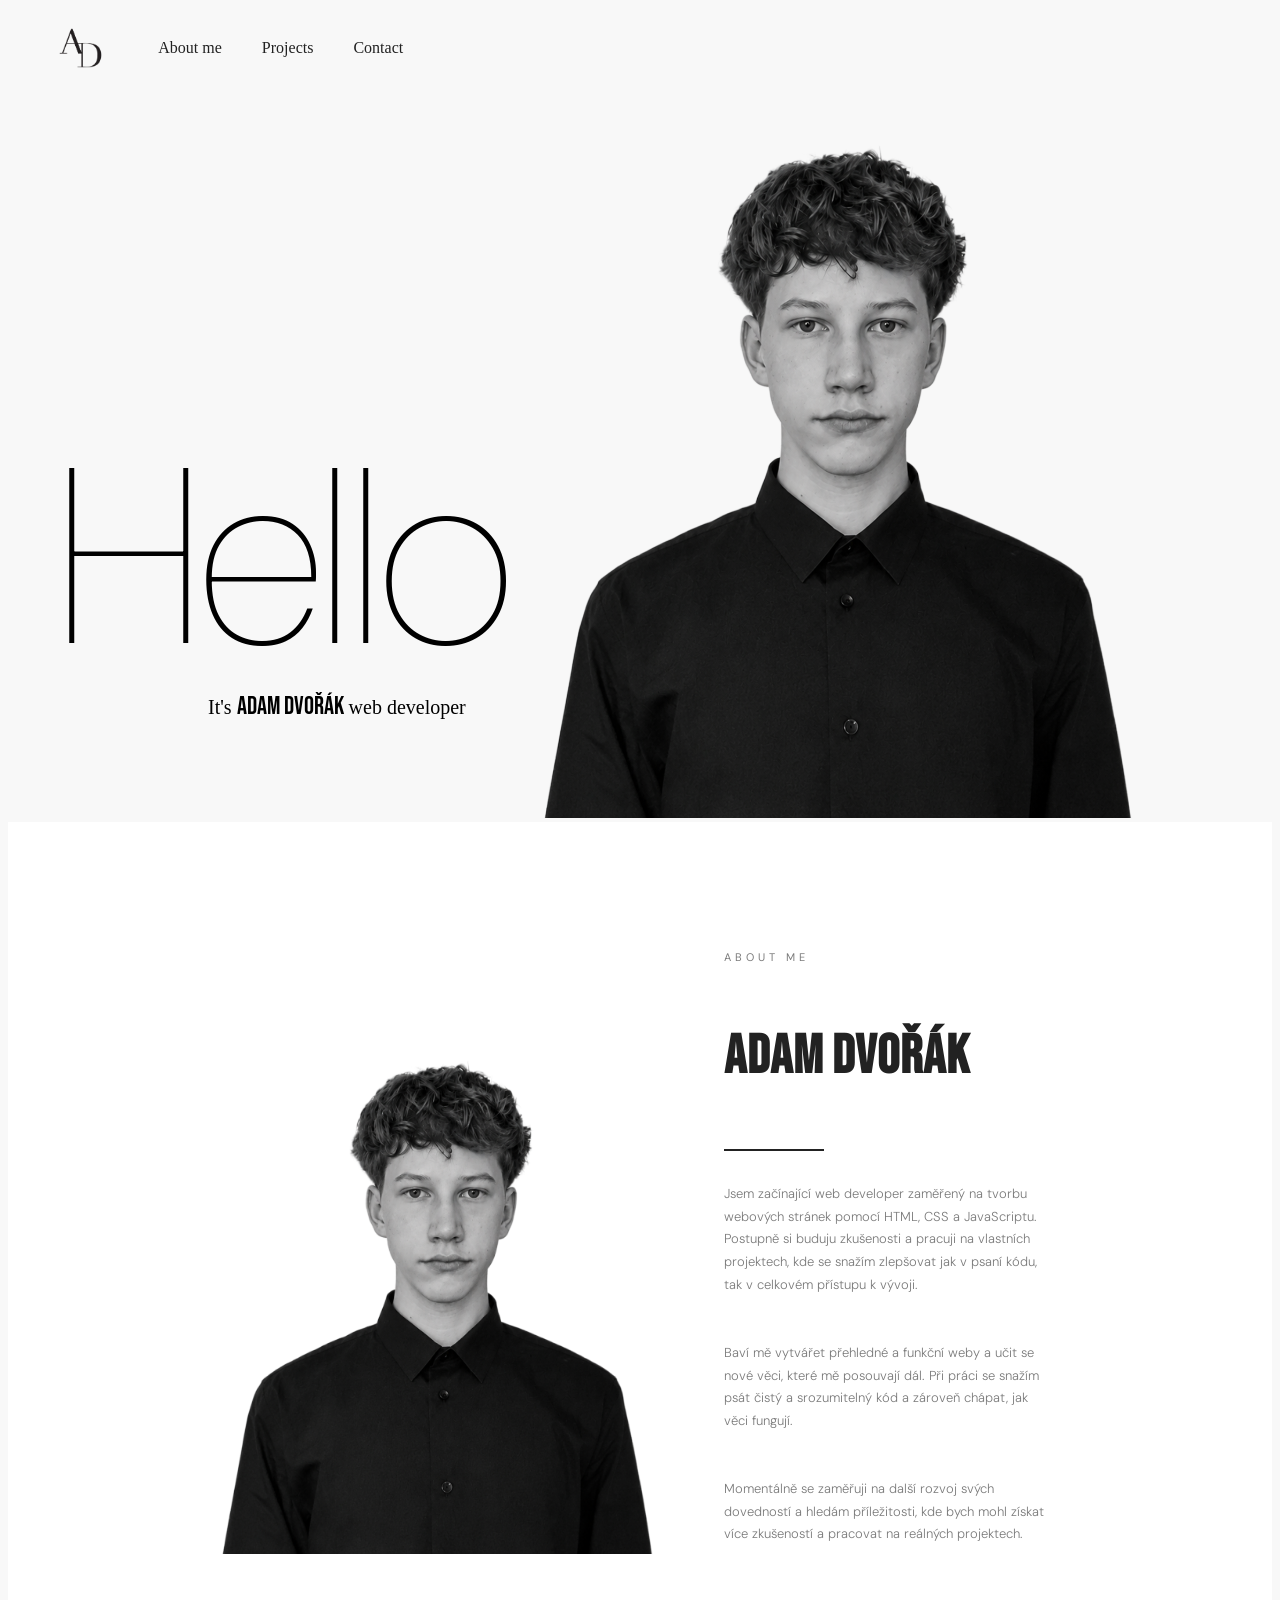
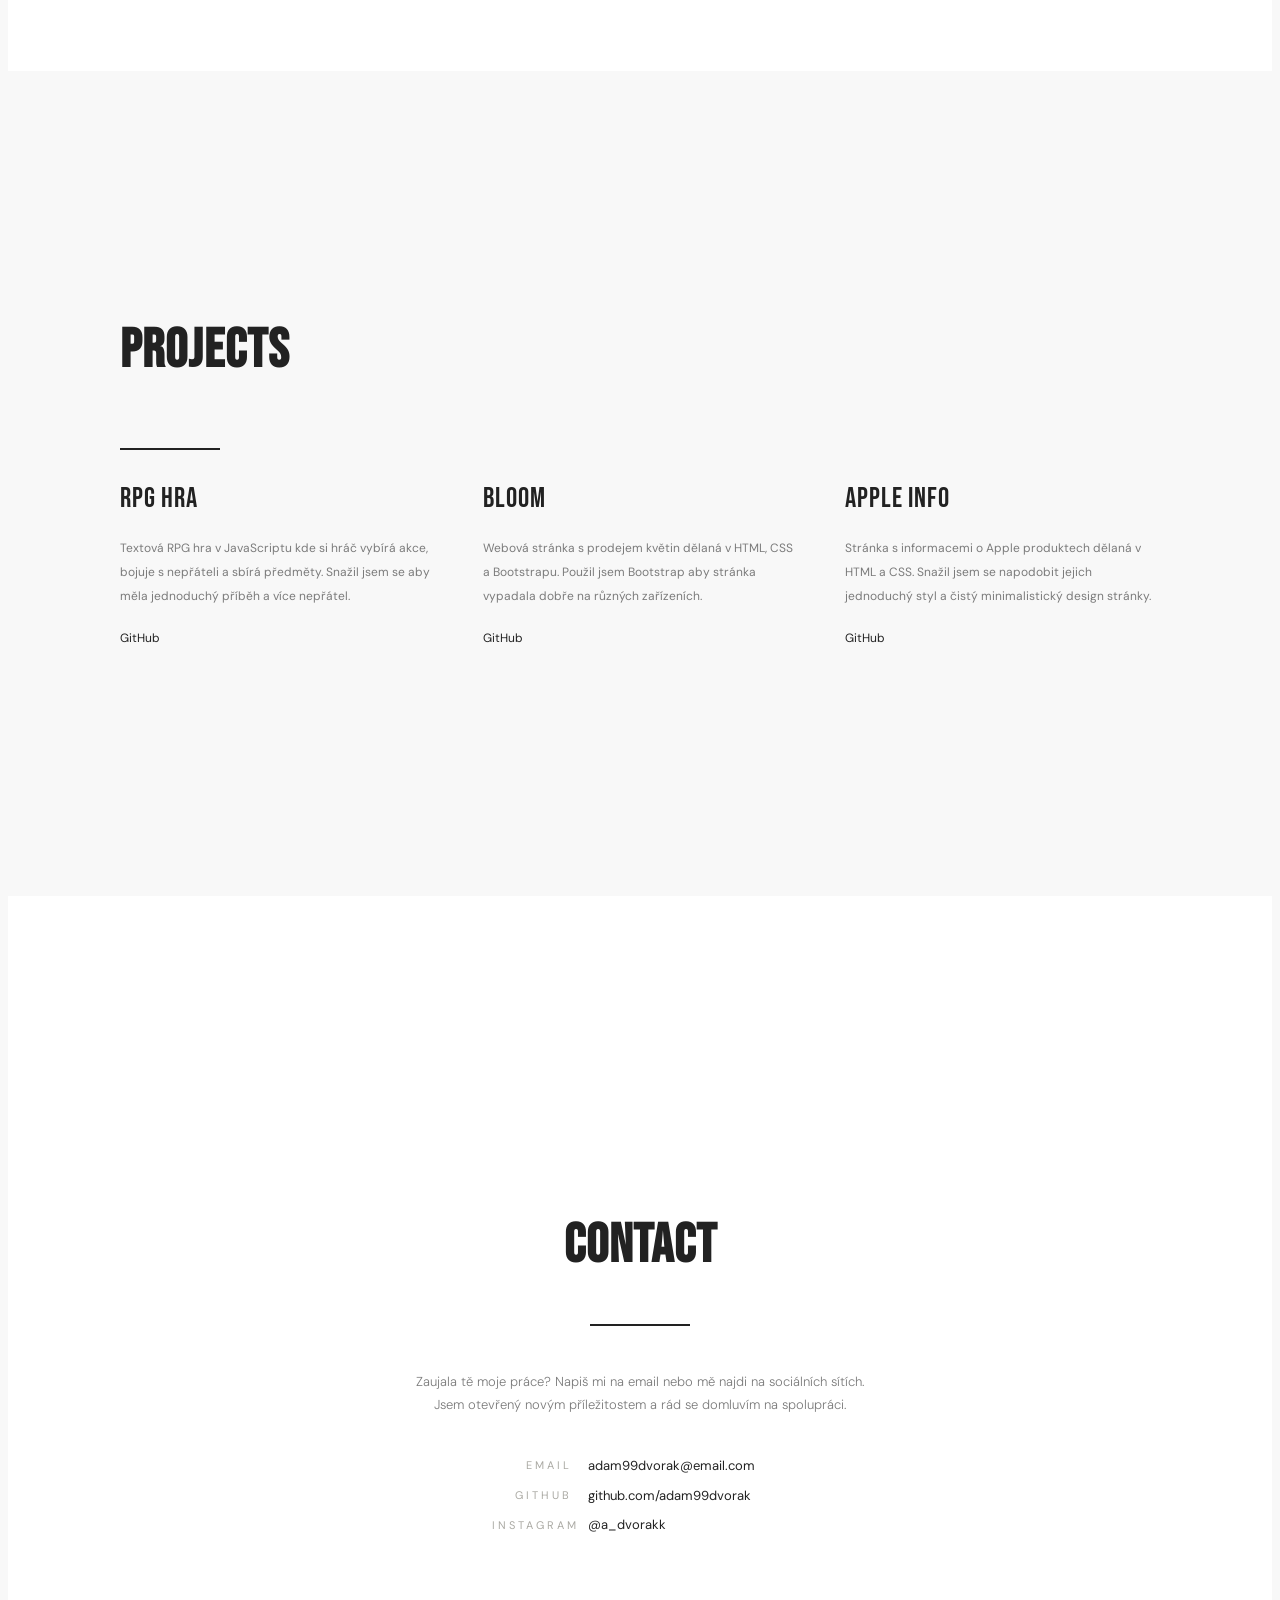
==== index.html @ 2e810812 "rename" ====
<!DOCTYPE html>
<html lang="cs">
<head>
    <meta charset="UTF-8">
    <title>Portfolio</title>
    <link rel="stylesheet" href="main.css">
    <meta name="viewport" content="width=device-width, initial-scale=1.0">
    <link href='https://fonts.googleapis.com/css2?family=Bebas+Neue&family=DM+Sans:wght@300;400;500&display=swap' rel='stylesheet'>
</head>
<body>

<nav>
    <img src="images/AD_logo.png" alt="AD" class="nav-logo">
    <a href="#about">About me</a>
    <a href="#projects">Projects</a>
    <a href="#contact">Contact</a>
</nav>

<div class="hero-content">
    <div>
        <div>
            <h1 class="Hello-text">Hello</h1>
        </div>
        <div class="web-dv">
            <p>It's <span class="name-font">Adam Dvořák</span> web developer</p>
        </div>
    </div>
    <div>
        <div>
            <img src="images/Hl.photo.png" alt="AD" class="Hl-photo">
        </div>
    </div>
</div>

<div class="about" id="about">
    <div class="about-inner">

        <div class="block-del">
            <img src="images/Hl.photo.png" alt="AD" class="about-photo">
        </div>

        <div class="about-text-wrap">
            <span class="about-label">About me</span>
            <h2 class="about-name">
                <span>Adam</span><span>Dvořák</span>
            </h2>
            <div class="about-line"></div>
            <p class="about-text">
                Jsem začínající web developer zaměřený na tvorbu webových stránek pomocí HTML, CSS a JavaScriptu. Postupně si buduju zkušenosti a pracuji na vlastních projektech, kde se snažím zlepšovat jak v psaní kódu, tak v celkovém přístupu k vývoji.
            </p>
            <p class="about-text">
                Baví mě vytvářet přehledné a funkční weby a učit se nové věci, které mě posouvají dál. Při práci se snažím psát čistý a srozumitelný kód a zároveň chápat, jak věci fungují.
            </p>
            <p class="about-text">
                Momentálně se zaměřuji na další rozvoj svých dovedností a hledám příležitosti, kde bych mohl získat více zkušeností a pracovat na reálných projektech.
            </p>
        </div>

    </div>
</div>

<div class="projects" id="projects">
    <h2 class="projects-heading">Projects</h2>
    <div class="projects-line"></div>

    <div class="projects-grid">

        <div class="project-card">
            <div class="project-title">RPG hra</div>
            <p class="project-text">Textová RPG hra v JavaScriptu kde si hráč vybírá akce, bojuje s nepřáteli a sbírá předměty. Snažil jsem se aby měla jednoduchý příběh a více nepřátel.</p>
            <a class="project-link" href="https://github.com/adam99dvorak/rpg_hra">GitHub</a>
        </div>

        <div class="project-card">
            <div class="project-title">Bloom</div>
            <p class="project-text">Webová stránka s prodejem květin dělaná v HTML, CSS a Bootstrapu. Použil jsem Bootstrap aby stránka vypadala dobře na různých zařízeních.</p>
            <a class="project-link" href="https://github.com/adam99dvorak/Bloom">GitHub</a>
        </div>

        <div class="project-card">
            <div class="project-title">Apple info</div>
            <p class="project-text">Stránka s informacemi o Apple produktech dělaná v HTML a CSS. Snažil jsem se napodobit jejich jednoduchý styl a čistý minimalistický design stránky.</p>
            <a class="project-link" href="https://github.com/adam99dvorak/Projekt-WPA">GitHub</a>
        </div>

    </div>
</div>

<!-- CONTACT -->
<div class="contact" id="contact">
    <h2 class="contact-heading">Contact</h2>
    <div class="contact-line"></div>
    <p class="contact-text">Zaujala tě moje práce? Napiš mi na email nebo mě najdi na sociálních sítích. Jsem otevřený novým příležitostem a rád se domluvím na spolupráci.</p>

    <div class="contact-links">

        <a class="contact-item" href="mailto:adam99dvorak@email.com">
            <span class="contact-label">Email</span>
            <span class="contact-value">adam99dvorak@email.com</span>
        </a>

        <a class="contact-item" href="https://github.com/adam99dvorak">
            <span class="contact-label">GitHub</span>
            <span class="contact-value">github.com/adam99dvorak</span>
        </a>

        <a class="contact-item" href="https://www.instagram.com/a_dvorakk/">
            <span class="contact-label">Instagram</span>
            <span class="contact-value">@a_dvorakk</span>
        </a>

    </div>
</div>

</body>
</html>
---- main.css ----
html {
    scroll-behavior: smooth;
}

body {
    background-color: #F8F8F8;
    overflow-x: hidden;
}

nav {
    display: flex;
    gap: 2.5rem;
    padding-top: 20px;
    padding-left: 50px;
    align-items: center;
}

nav a {
    text-decoration: none;
    color: #222222;
}

nav a:hover {
    color: #7B7B7B;
    transition: 0.4s;
}

.nav-logo {
    padding-right: 15px;
    height: 40px;
    width:auto;
}

.hero-content {
    display: flex;
    align-items: center;
    justify-content: space-between;
}

.Hello-text {
    font-family: 'DM Sans', sans-serif;
    font-size: 250px;
    font-weight: 100;
    padding-top: 80px;
    padding-left: 50px;
    margin-bottom: 10px;
}

.web-dv {
    padding-left: 200px;
    margin-top: -50px;
    font-size: 20px;
}

.name-font {
    font-family: 'Bebas Neue', sans-serif;
    font-size: 25px;
}

.Hl-photo {
    height: 750px;
    padding-right: 130px;
}

/* ABOUT */
.about {
    font-family: 'DM Sans', sans-serif;
    background: #ffffff;
    display: flex;
    align-items: center;
    padding: 6rem 7rem 7rem 6rem;
}

.about-inner {
    display: grid;
    grid-template-columns: 1fr 1.2fr;
    gap: 4rem;
    align-items: end;
    width: 80%;
    max-width: 1100px;
    margin: auto;
}

.about-photo {
    padding-left: 10px;
    width: auto;
    height: 550px;
}

.about-text-wrap {
    display: flex;
    flex-direction: column;
    gap: 1.2rem;
    padding-top: 2rem;
}

.about-label {
    font-size: 11px;
    letter-spacing: 4px;
    text-transform: uppercase;
    color: #7B7B7B;
}

.about-name {
    font-family: 'Bebas Neue', sans-serif;
    font-size: 55px;
    letter-spacing: 1px;
    line-height: 1;
    color: #222222;
    display: flex;
    gap: 0.5rem;
    flex-wrap: wrap;
}

.about-line {
    width: 100px;
    height: 2px;
    background: #222222;
}

.about-text {
    font-size: 13px;
    color: #7B7B7B;
    font-weight: 300;
    line-height: 1.75;
}

/* PROJECTS */
.projects {
    font-family: 'DM Sans', sans-serif;
    background: #F8F8F8;
    padding: 150px 7rem 250px 7rem;
}

.projects-heading {
    font-family: 'Bebas Neue', sans-serif;
    font-size: 55px;
    letter-spacing: 1px;
    padding-top: 50px;
    color: #222222;
    margin-bottom: 4rem;
}

.projects-line {
    width: 100px;
    height: 2px;
    background: #222222;
    margin-bottom: 2rem;
}

.projects-grid {
    display: grid;
    grid-template-columns: 1fr 1fr 1fr;
    gap: 3rem;
    align-items: start;
}

.project-card {
    display: flex;
    flex-direction: column;
    gap: 0.6rem;
}

.project-title {
    font-family: 'Bebas Neue', sans-serif;
    font-size: 28px;
    color: #222222;
    letter-spacing: 1px;
}

.project-text {
    font-size: 12px;
    color: #7B7B7B;
    font-weight: 400;
    line-height: 2;
}

.project-link {
    font-size: 12px;
    color: #222222;
    text-decoration: none;
    align-self: flex-start;
}

.project-link:hover {
    color: #7B7B7B;
    transition: 0.4s;
}

/* CONTACT */
.contact {
    font-family: 'DM Sans', sans-serif;
    background: #ffffff;
    padding: 270px 7rem 200px 7rem;
    display: flex;
    flex-direction: column;
    align-items: center;
    text-align: center;
}

.contact-heading {
    font-family: 'Bebas Neue', sans-serif;
    font-size: 55px;
    letter-spacing: 1px;
    color: #222222;
}

.contact-line {
    width: 100px;
    height: 2px;
    background: #222222;
    margin-bottom: 2rem;
}

.contact-text {
    font-size: 13px;
    color: #7B7B7B;
    font-weight: 300;
    line-height: 1.75;
    max-width: 480px;
    margin-bottom: 2.5rem;
}

.contact-links {
    display: flex;
    flex-direction: column;
    gap: 0.8rem;
    align-items: center;
}

.contact-item {
    display: flex;
    align-items: center;
    gap: 1rem;
    font-size: 13px;
    color: #222222;
    text-decoration: none;
}

.contact-label {
    font-size: 11px;
    letter-spacing: 3px;
    text-transform: uppercase;
    color: #aaa9a3;
    width: 80px;
    text-align: right;
}

.contact-value {
    color: #222222;
    font-weight: 400;
    width: 200px;
    text-align: left;
}

.contact-item:hover .contact-value {
    color: #7B7B7B;
    transition: 0.4s;
}

.block-del {
    display: block;
}

/* TABLET - iPad a podobné (max 1024px) */
@media (max-width: 1024px) {
    .Hello-text {
        font-size: 160px;
        padding-left: 30px;
        padding-top: 60px;
    }

    .web-dv {
        padding-left: 100px;
        margin-top: -30px;
    }

    .Hl-photo {
        height: 550px;
        padding-right: 40px;
    }

    .about {
        padding: 4rem 3rem;
    }

    .about-inner {
        width: 100%;
        gap: 2rem;
    }

    .about-photo {
        height: 400px;
    }

    .projects {
        padding: 6rem 3rem;
    }

    .projects-grid {
        grid-template-columns: 1fr 1fr;
        gap: 2rem;
    }

    .contact {
        padding: 6rem 3rem;
    }
}

/* MOBIL (max 768px) */
@media (max-width: 768px) {
    .block-del {
        display: none;
    }

    nav {
        padding-left: 20px;
        gap: 1.5rem;
    }

    .hero-content {
        flex-direction: column;
    }

    .Hello-text {
        font-size: 80px;
        padding-left: 20px;
        padding-top: 40px;
    }

    .web-dv {
        padding-left: 20px;
        margin-top: 0;
    }

    .Hl-photo {
        height: auto;
        width: 100%;
        padding-right: 0;
    }

    .about {
        padding: 3rem 2rem;
    }

    .about-inner {
        grid-template-columns: 1fr;
        width: 100%;
    }

    .about-photo {
        width: 100%;
        height: auto;
        padding-left: 0;
    }

    .projects {
        padding: 4rem 2rem;
    }

    .projects-grid {
        grid-template-columns: 1fr;
    }

    .contact {
        padding: 4rem 2rem;
    }
}
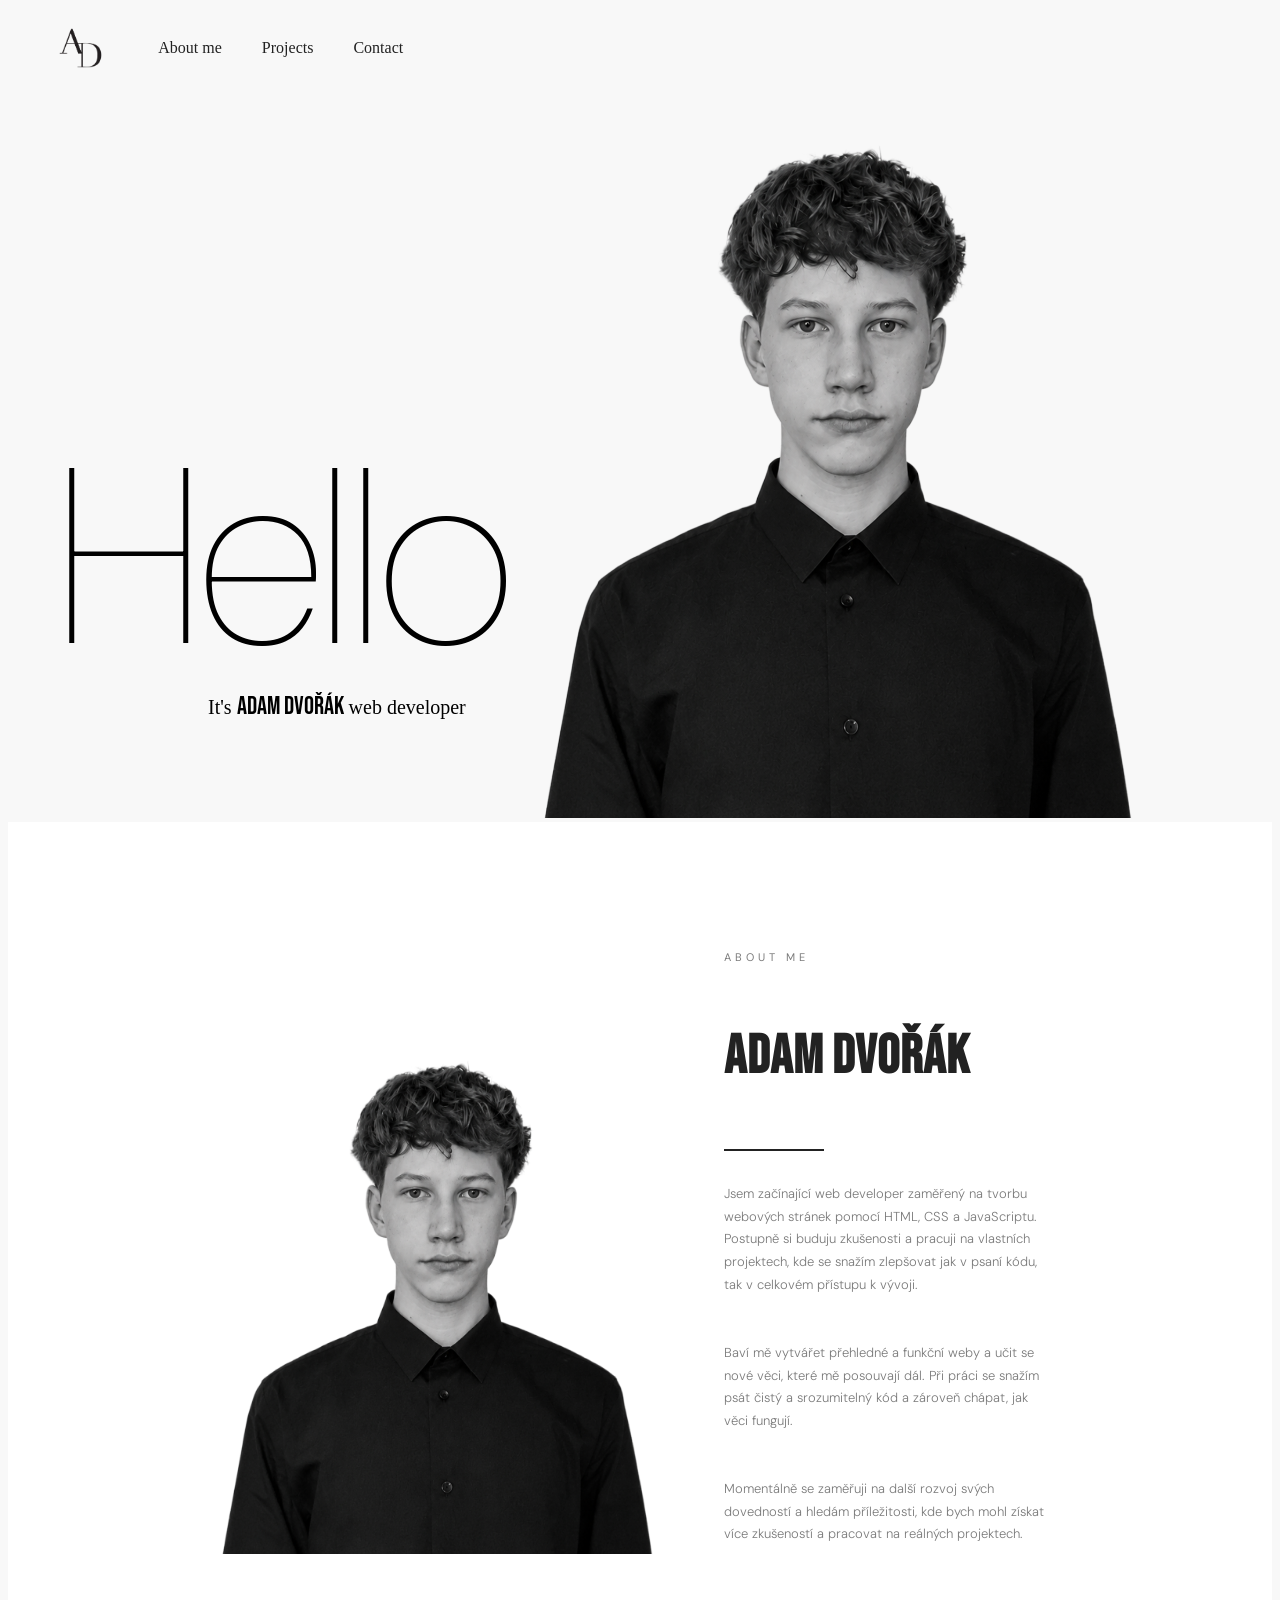
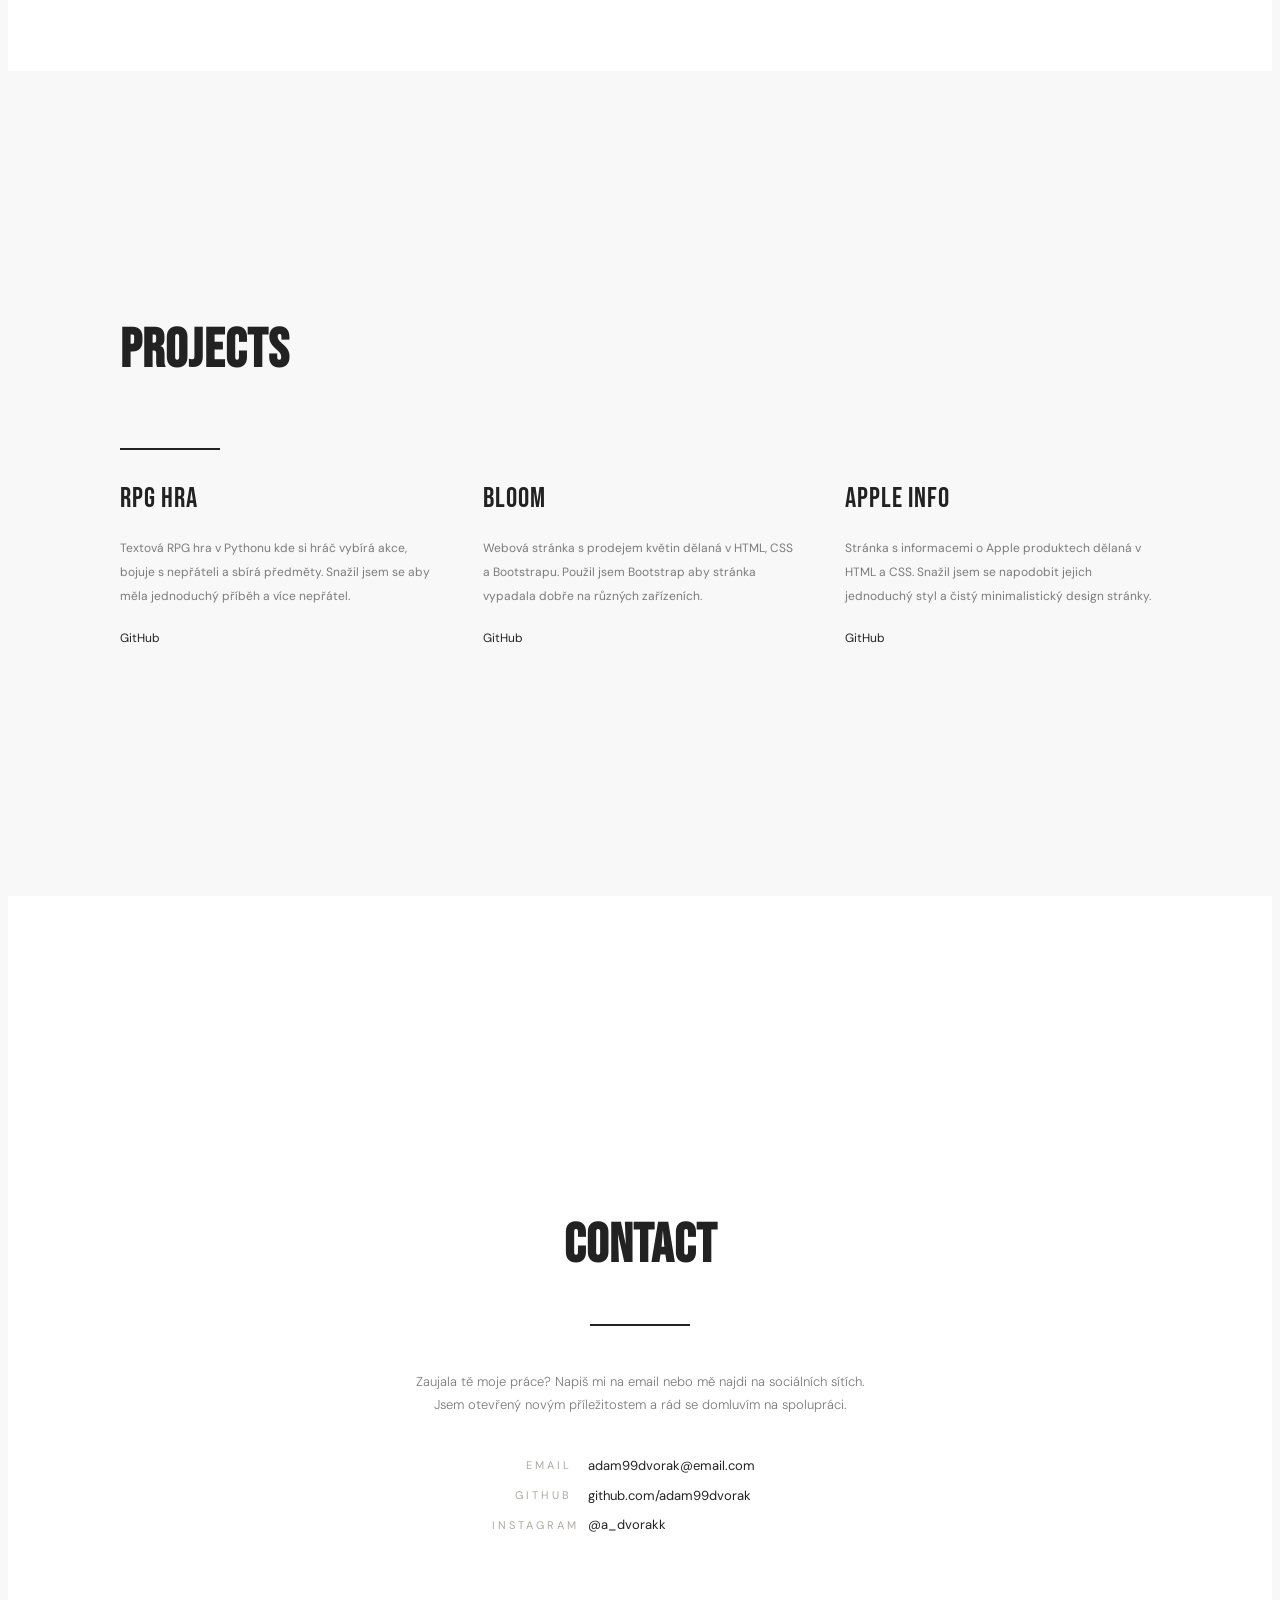
==== commit 442b610b: "Final verzion" ====
--- a/index.html
+++ b/index.html
@@ -67,7 +67,7 @@
 
         <div class="project-card">
             <div class="project-title">RPG hra</div>
-            <p class="project-text">Textová RPG hra v JavaScriptu kde si hráč vybírá akce, bojuje s nepřáteli a sbírá předměty. Snažil jsem se aby měla jednoduchý příběh a více nepřátel.</p>
+            <p class="project-text">Textová RPG hra v Pythonu kde si hráč vybírá akce, bojuje s nepřáteli a sbírá předměty. Snažil jsem se aby měla jednoduchý příběh a více nepřátel.</p>
             <a class="project-link" href="https://github.com/adam99dvorak/rpg_hra">GitHub</a>
         </div>
 
